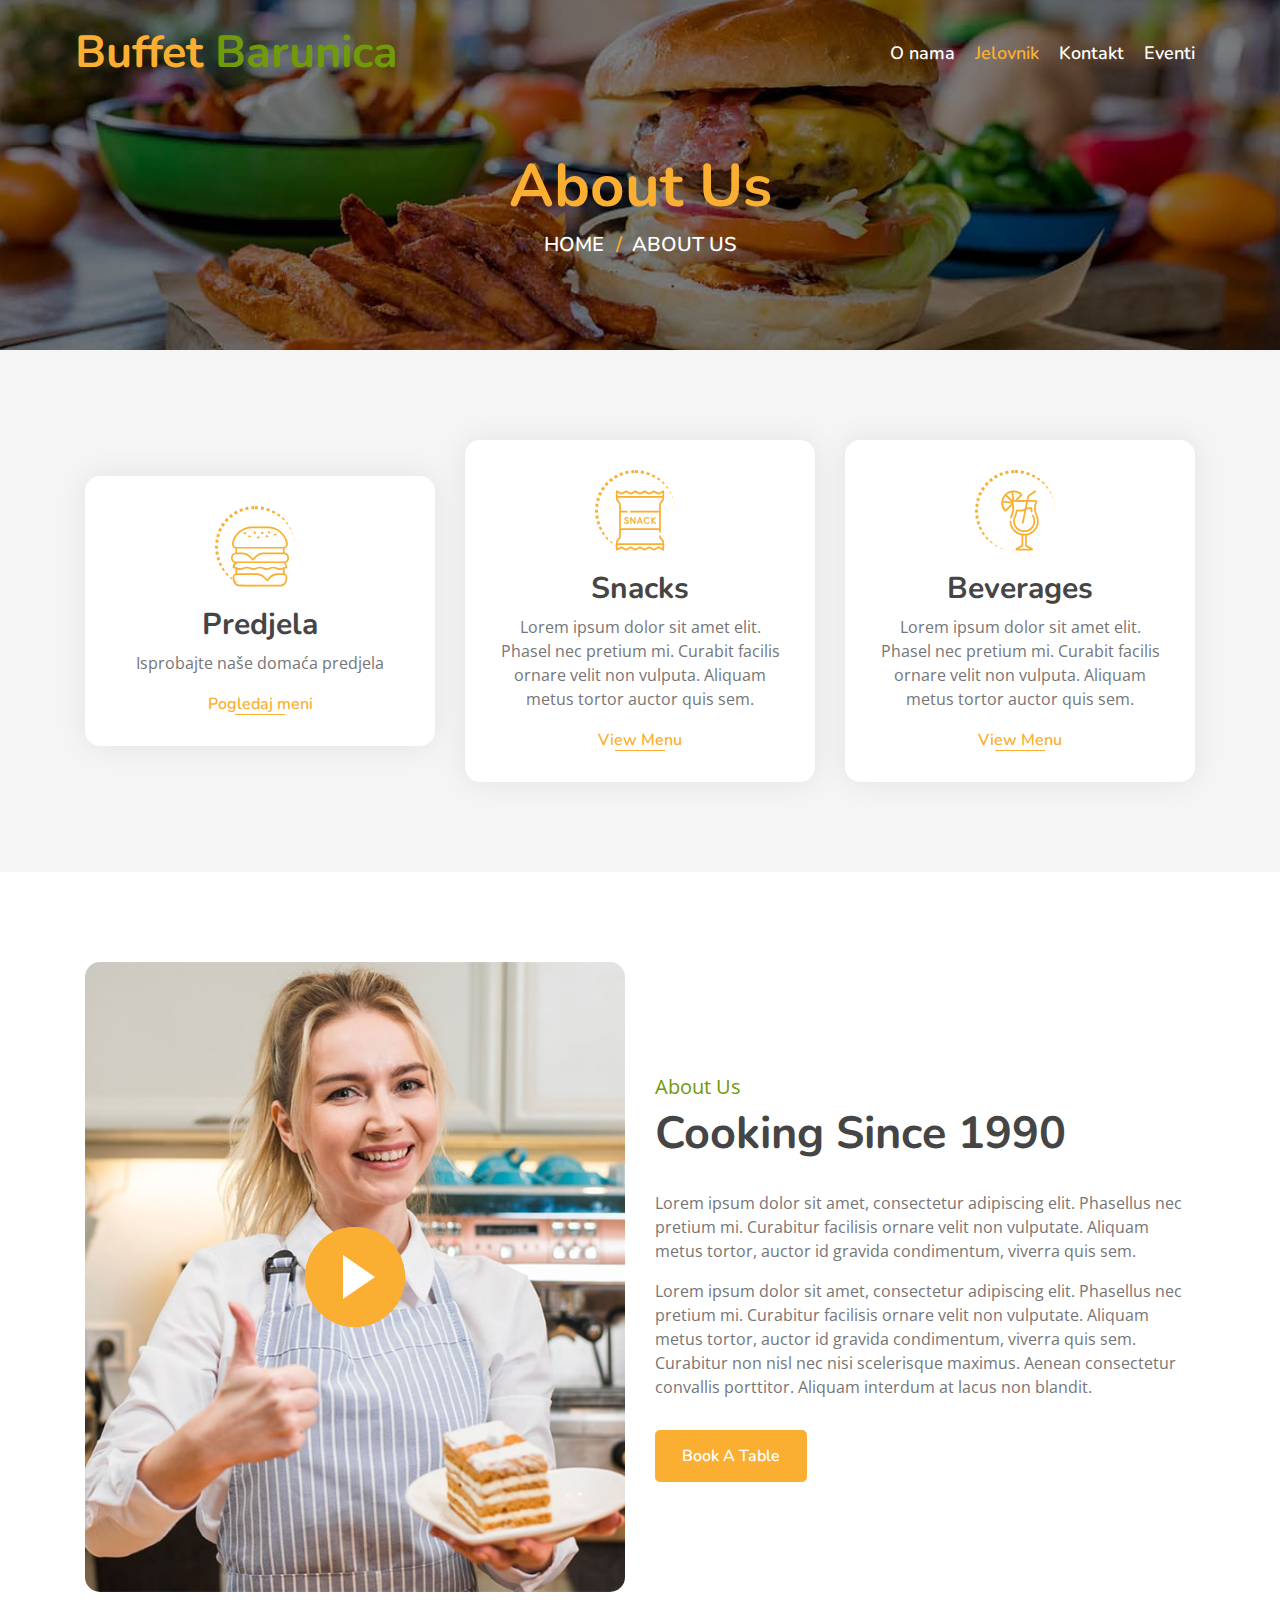
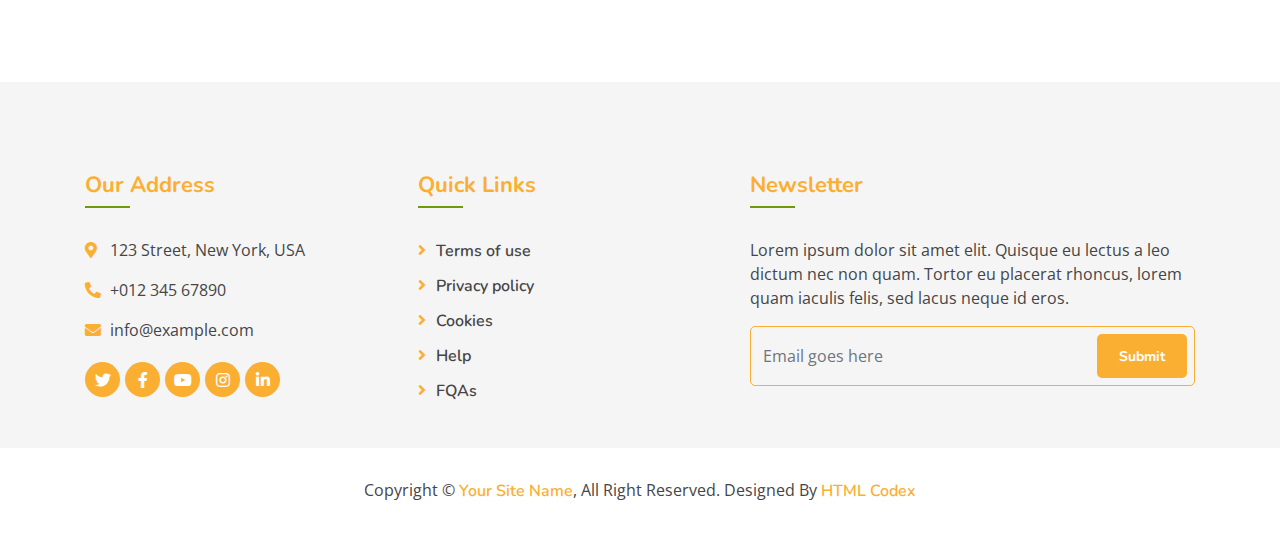
==== about.html @ ac3d3eb9 "new tempalte" ====
<!DOCTYPE html>
<html lang="en">
    <head>
        <meta charset="utf-8">
        <title>Buffet Barunica template</title>
        <meta content="width=device-width, initial-scale=1.0" name="viewport">
        <meta content="Free Website Template" name="keywords">
        <meta content="Free Website Template" name="description">

        <!-- Favicon -->
        <link href="img/favicon.ico" rel="icon">

        <!-- Google Font -->
        <link href="https://fonts.googleapis.com/css?family=Open+Sans:300,400|Nunito:600,700" rel="stylesheet"> 
        
        <!-- CSS Libraries -->
        <link href="https://stackpath.bootstrapcdn.com/bootstrap/4.4.1/css/bootstrap.min.css" rel="stylesheet">
        <link href="https://cdnjs.cloudflare.com/ajax/libs/font-awesome/5.10.0/css/all.min.css" rel="stylesheet">
        <link href="lib/animate/animate.min.css" rel="stylesheet">
        <link href="lib/owlcarousel/assets/owl.carousel.min.css" rel="stylesheet">
        <link href="lib/flaticon/font/flaticon.css" rel="stylesheet">
        <link href="lib/tempusdominus/css/tempusdominus-bootstrap-4.min.css" rel="stylesheet" />

        <!-- Template Stylesheet -->
        <link href="css/style.css" rel="stylesheet">
    </head>

    <body>
        <!-- Nav Bar Start -->
        <div class="navbar navbar-expand-lg bg-light navbar-light">
            <div class="container-fluid">
                <a href="index.html" class="navbar-brand">Buffet <span>Barunica</span></a>
                <button type="button" class="navbar-toggler" data-toggle="collapse" data-target="#navbarCollapse">
                    <span class="navbar-toggler-icon"></span>
                </button>

                <div class="collapse navbar-collapse justify-content-between" id="navbarCollapse">
                    <div class="navbar-nav ml-auto">
                        <a href="index.html" class="nav-item nav-link">O nama</a>
                        <a href="about.html" class="nav-item nav-link active">Jelovnik</a>
                        <a href="feature.html" class="nav-item nav-link">Kontakt</a>
                        <a href="team.html" class="nav-item nav-link">Eventi</a>
                    </div>
                </div>
            </div>
        </div>
        <!-- Nav Bar End -->
        
        
        <!-- Page Header Start -->
        <div class="page-header mb-0">
            <div class="container">
                <div class="row">
                    <div class="col-12">
                        <h2>About Us</h2>
                    </div>
                    <div class="col-12">
                        <a href="">Home</a>
                        <a href="">About Us</a>
                    </div>
                </div>
            </div>
        </div>
        <!-- Page Header End -->
        
        
        <!-- Food Start -->
        <div class="food mt-0">
            <div class="container">
                <div class="row align-items-center">
                    <div class="col-md-4">
                        <div class="food-item">
                            <i class="flaticon-burger"></i>
                            <h2>Predjela</h2>
                            <p>
                                Isprobajte naše domaća predjela
                            </p>
                            <a href="">Pogledaj meni</a>
                        </div>
                    </div>
                    <div class="col-md-4">
                        <div class="food-item">
                            <i class="flaticon-snack"></i>
                            <h2>Snacks</h2>
                            <p>
                                Lorem ipsum dolor sit amet elit. Phasel nec pretium mi. Curabit facilis ornare velit non vulputa. Aliquam metus tortor auctor quis sem. 
                            </p>
                            <a href="">View Menu</a>
                        </div>
                    </div>
                    <div class="col-md-4">
                        <div class="food-item">
                            <i class="flaticon-cocktail"></i>
                            <h2>Beverages</h2>
                            <p>
                                Lorem ipsum dolor sit amet elit. Phasel nec pretium mi. Curabit facilis ornare velit non vulputa. Aliquam metus tortor auctor quis sem. 
                            </p>
                            <a href="">View Menu</a>
                        </div>
                    </div>
                </div>
            </div>
        </div>
        <!-- Food End -->
        

        <!-- About Start -->
        <div class="about">
            <div class="container">
                <div class="row align-items-center">
                    <div class="col-lg-6">
                        <div class="about-img">
                            <img src="img/about.jpg" alt="Image">
                            <button type="button" class="btn-play" data-toggle="modal" data-src="https://www.youtube.com/embed/DWRcNpR6Kdc" data-target="#videoModal">
                                <span></span>
                            </button>
                        </div>
                    </div>
                    <div class="col-lg-6">
                        <div class="about-content">
                            <div class="section-header">
                                <p>About Us</p>
                                <h2>Cooking Since 1990</h2>
                            </div>
                            <div class="about-text">
                                <p>
                                    Lorem ipsum dolor sit amet, consectetur adipiscing elit. Phasellus nec pretium mi. Curabitur facilisis ornare velit non vulputate. Aliquam metus tortor, auctor id gravida condimentum, viverra quis sem.
                                </p>
                                <p>
                                    Lorem ipsum dolor sit amet, consectetur adipiscing elit. Phasellus nec pretium mi. Curabitur facilisis ornare velit non vulputate. Aliquam metus tortor, auctor id gravida condimentum, viverra quis sem. Curabitur non nisl nec nisi scelerisque maximus. Aenean consectetur convallis porttitor. Aliquam interdum at lacus non blandit.
                                </p>
                                <a class="btn custom-btn" href="">Book A Table</a>
                            </div>
                        </div>
                    </div>
                </div>
            </div>
        </div>
        <!-- About End -->
        
        
        <!-- Video Modal Start-->
        <div class="modal fade" id="videoModal" tabindex="-1" role="dialog" aria-labelledby="exampleModalLabel" aria-hidden="true">
            <div class="modal-dialog" role="document">
                <div class="modal-content">
                    <div class="modal-body">
                        <button type="button" class="close" data-dismiss="modal" aria-label="Close">
                            <span aria-hidden="true">&times;</span>
                        </button>        
                        <!-- 16:9 aspect ratio -->
                        <div class="embed-responsive embed-responsive-16by9">
                            <iframe class="embed-responsive-item" src="" id="video"  allowscriptaccess="always" allow="autoplay"></iframe>
                        </div>
                    </div>
                </div>
            </div>
        </div> 
        <!-- Video Modal End -->


        <!-- Footer Start -->
        <div class="footer">
            <div class="container">
                <div class="row">
                    <div class="col-lg-7">
                        <div class="row">
                            <div class="col-md-6">
                                <div class="footer-contact">
                                    <h2>Our Address</h2>
                                    <p><i class="fa fa-map-marker-alt"></i>123 Street, New York, USA</p>
                                    <p><i class="fa fa-phone-alt"></i>+012 345 67890</p>
                                    <p><i class="fa fa-envelope"></i>info@example.com</p>
                                    <div class="footer-social">
                                        <a href=""><i class="fab fa-twitter"></i></a>
                                        <a href=""><i class="fab fa-facebook-f"></i></a>
                                        <a href=""><i class="fab fa-youtube"></i></a>
                                        <a href=""><i class="fab fa-instagram"></i></a>
                                        <a href=""><i class="fab fa-linkedin-in"></i></a>
                                    </div>
                                </div>
                            </div>
                            <div class="col-md-6">
                                <div class="footer-link">
                                    <h2>Quick Links</h2>
                                    <a href="">Terms of use</a>
                                    <a href="">Privacy policy</a>
                                    <a href="">Cookies</a>
                                    <a href="">Help</a>
                                    <a href="">FQAs</a>
                                </div>
                            </div>
                        </div>
                    </div>
                    <div class="col-lg-5">
                        <div class="footer-newsletter">
                            <h2>Newsletter</h2>
                            <p>
                                Lorem ipsum dolor sit amet elit. Quisque eu lectus a leo dictum nec non quam. Tortor eu placerat rhoncus, lorem quam iaculis felis, sed lacus neque id eros.
                            </p>
                            <div class="form">
                                <input class="form-control" placeholder="Email goes here">
                                <button class="btn custom-btn">Submit</button>
                            </div>
                        </div>
                    </div>
                </div>
            </div>
            <div class="copyright">
                <div class="container">
                    <p>Copyright &copy; <a href="#">Your Site Name</a>, All Right Reserved.</p>
                    <p>Designed By <a href="https://htmlcodex.com">HTML Codex</a></p>
                </div>
            </div>
        </div>
        <!-- Footer End -->

        <a href="#" class="back-to-top"><i class="fa fa-chevron-up"></i></a>

        <!-- JavaScript Libraries -->
        <script src="https://code.jquery.com/jquery-3.4.1.min.js"></script>
        <script src="https://stackpath.bootstrapcdn.com/bootstrap/4.4.1/js/bootstrap.bundle.min.js"></script>
        <script src="lib/easing/easing.min.js"></script>
        <script src="lib/owlcarousel/owl.carousel.min.js"></script>
        <script src="lib/tempusdominus/js/moment.min.js"></script>
        <script src="lib/tempusdominus/js/moment-timezone.min.js"></script>
        <script src="lib/tempusdominus/js/tempusdominus-bootstrap-4.min.js"></script>
        
        <!-- Contact Javascript File -->
        <script src="mail/jqBootstrapValidation.min.js"></script>
        <script src="mail/contact.js"></script>

        <!-- Template Javascript -->
        <script src="js/main.js"></script>
    </body>
</html>
---- lib/flaticon/font/flaticon.css ----
/*
  	Flaticon icon font: Flaticon
  	Creation date: 19/09/2020 16:59
  	*/

@font-face {
  font-family: "Flaticon";
  src: url("./Flaticon.eot");
  src: url("./Flaticon.eot?#iefix") format("embedded-opentype"),
       url("./Flaticon.woff2") format("woff2"),
       url("./Flaticon.woff") format("woff"),
       url("./Flaticon.ttf") format("truetype"),
       url("./Flaticon.svg#Flaticon") format("svg");
  font-weight: normal;
  font-style: normal;
}

@media screen and (-webkit-min-device-pixel-ratio:0) {
  @font-face {
    font-family: "Flaticon";
    src: url("./Flaticon.svg#Flaticon") format("svg");
  }
}

[class^="flaticon-"]:before, [class*=" flaticon-"]:before,
[class^="flaticon-"]:after, [class*=" flaticon-"]:after {   
  font-family: Flaticon;
        font-size: 20px;
font-style: normal;
margin-left: 20px;
}

.flaticon-burger:before { content: "\f100"; }
.flaticon-fast-food:before { content: "\f101"; }
.flaticon-snack:before { content: "\f102"; }
.flaticon-cocktail:before { content: "\f103"; }
.flaticon-vegetable:before { content: "\f104"; }
.flaticon-meat:before { content: "\f105"; }
.flaticon-medal:before { content: "\f106"; }
.flaticon-fruits-and-vegetables:before { content: "\f107"; }
.flaticon-cooking:before { content: "\f108"; }
.flaticon-courier:before { content: "\f109"; }
---- css/style.css ----
/*******************************/
/********* General CSS *********/
/*******************************/
body {
    color: #757575;
    background: #ffffff;
    font-family: 'open sans', sans-serif;
}

h1,
h2, 
h3, 
h4,
h5, 
h6 {
    color: #454545;
    font-family: 'Nunito', sans-serif;
}

a {
    font-family: 'Nunito', sans-serif;
    font-weight: 600;
    color: #fbaf32;
    transition: .3s;
}

a:hover,
a:active,
a:focus {
    color: #719a0a;
    outline: none;
    text-decoration: none;
}

.btn.custom-btn {
    padding: 12px 25px;
    font-family: 'Nunito', sans-serif;
    font-size: 16px;
    font-weight: 600;
    color: #ffffff;
    background: #fbaf32;
    border: 2px solid #fbaf32;
    border-radius: 5px;
    transition: .5s;
}

.btn.custom-btn:hover {
    color: #fbaf32;
    background: transparent;
}

.btn.custom-btn:focus,
.form-control:focus,
.custom-select:focus {
    box-shadow: none;
}

.container-fluid {
    max-width: 1366px;
}

.back-to-top {
    position: fixed;
    display: none;
    background: #fbaf32;
    width: 44px;
    height: 44px;
    text-align: center;
    line-height: 1;
    font-size: 22px;
    right: 15px;
    bottom: 15px;
    border-radius: 5px;
    transition: background 0.5s;
    z-index: 9;
}

.back-to-top i {
    color: #ffffff;
    padding-top: 10px;
}

.back-to-top:hover {
    background: #719a0a;
}

[class^="flaticon-"]:before, [class*=" flaticon-"]:before,
[class^="flaticon-"]:after, [class*=" flaticon-"]:after {   
    font-size: inherit;
    margin-left: 0;
}


/**********************************/
/*********** Nav Bar CSS **********/
/**********************************/
.navbar {
    position: relative;
    transition: .5s;
    z-index: 999;
}

.navbar.nav-sticky {
    position: fixed;
    top: 0;
    width: 100%;
    box-shadow: 0 2px 5px rgba(0, 0, 0, .3);
}

.navbar .navbar-brand {
    margin: 0;
    color: #fbaf32;
    font-size: 45px;
    line-height: 0px;
    font-weight: 700;
    font-family: 'Nunito', sans-serif;
    transition: .5s;
    
}

.navbar .navbar-brand span {
    color: #719a0a;
}

.navbar .navbar-brand:hover {
    color: #fbaf32;
}

.navbar .navbar-brand:hover span {
    color: #fbaf32;
}

.navbar .navbar-brand img {
    max-width: 100%;
    max-height: 40px;
}

.navbar .dropdown-menu {
    margin-top: 0;
    border: 0;
    border-radius: 0;
    background: #f8f9fa;
}

@media (min-width: 992px) {
    .navbar {
        position: absolute;
        width: 100%;
        padding: 30px 60px;
        background: transparent !important;
        z-index: 9;
    }
    
    .navbar.nav-sticky {
        padding: 10px 60px;
        background: #ffffff !important;
    }
    
    .navbar .navbar-brand {
        color: #fbaf32;
    }
    
    .navbar.nav-sticky .navbar-brand {
        color: #fbaf32;
    }

    .navbar-light .navbar-nav .nav-link,
    .navbar-light .navbar-nav .nav-link:focus {
        padding: 10px 10px 8px 10px;
        font-family: 'Nunito', sans-serif;
        color: #ffffff;
        font-size: 18px;
        font-weight: 600;
    }
    
    .navbar-light.nav-sticky .navbar-nav .nav-link,
    .navbar-light.nav-sticky .navbar-nav .nav-link:focus {
        color: #666666;
    }

    .navbar-light .navbar-nav .nav-link:hover,
    .navbar-light .navbar-nav .nav-link.active {
        color: #fbaf32;
    }
    
    .navbar-light.nav-sticky .navbar-nav .nav-link:hover,
    .navbar-light.nav-sticky .navbar-nav .nav-link.active {
        color: #fbaf32;
    }
}

@media (max-width: 991.98px) {   
    .navbar {
        padding: 15px;
        background: #ffffff !important;
    }
    
    .navbar .navbar-brand {
        color: #fbaf32;
    }
    
    .navbar .navbar-nav {
        margin-top: 15px;
    }
    
    .navbar a.nav-link {
        padding: 5px;
    }
    
    .navbar .dropdown-menu {
        box-shadow: none;
    }
}


/*******************************/
/********** Hero CSS ***********/
/*******************************/
.carousel {
    position: relative;
    width: 100%;
    height: 100vh;
    min-height: 400px;
    background: #ffffff;
}

.carousel .container-fluid {
    padding: 0;
}

.carousel .carousel-item {
    position: relative;
    width: 100%;
    height: 100vh;
    display: flex;
    align-items: center;
    justify-content: center;
    flex-direction: column;
}

.carousel .carousel-img {
    position: relative;
    width: 100%;
    height: 100%;
    text-align: right;
    overflow: hidden;
}

.carousel .carousel-img::after {
    position: absolute;
    content: "";
    top: 0;
    right: 0;
    bottom: 0;
    left: 0;
    background: rgba(0, 0, 0, 0.6);
    z-index: 1;
}

.carousel .carousel-img img {
    width: 100%;
    height: 100%;
    object-fit: cover;
}

.carousel .carousel-text {
    position: absolute;
    max-width: 700px;
    height: calc(100vh - 35px);
    display: flex;
    align-items: center;
    justify-content: center;
    flex-direction: column;
    z-index: 2;
}

.carousel .carousel-text h1 {
    text-align: center;
    color: #ffffff;
    font-size: 60px;
    font-weight: 700;
    margin-bottom: 30px;
}

.carousel .carousel-text h1 span {
    color: #fbaf32;
}

.carousel .carousel-text p {
    color: #ffffff;
    text-align: center;
    font-size: 20px;
    margin-bottom: 35px;
}

.carousel .carousel-btn .btn:last-child {
    margin-left: 10px;
    background: #719a0a;
    border-color: #719a0a;
}

.carousel .carousel-btn .btn:last-child:hover {
    color: #719a0a;
    background: transparent;
}

.carousel .animated {
    -webkit-animation-duration: 1s;
    animation-duration: 1s;
}

@media (max-width: 991.98px) {
    .carousel,
    .carousel .carousel-item,
    .carousel .carousel-text {
        height: calc(100vh - 105px);
    }
    
    .carousel .carousel-text h1 {
        font-size: 35px;
    }
    
    .carousel .carousel-text p {
        font-size: 16px;
    }
    
    .carousel .carousel-text .btn {
        padding: 12px 30px;
        font-size: 15px;
        letter-spacing: 0;
    }
}

@media (max-width: 767.98px) {
    .carousel,
    .carousel .carousel-item,
    .carousel .carousel-text {
        height: calc(100vh - 70px);
    }
    
    .carousel .carousel-text h1 {
        font-size: 30px;
    }
    
    .carousel .carousel-text .btn {
        padding: 10px 25px;
        font-size: 15px;
        letter-spacing: 0;
    }
}

@media (max-width: 575.98px) {
    .carousel .carousel-text h1 {
        font-size: 25px;
    }
    
    .carousel .carousel-text .btn {
        padding: 8px 20px;
        font-size: 14px;
        letter-spacing: 0;
    }
}


/*******************************/
/******* Page Header CSS *******/
/*******************************/
.page-header {
    position: relative;
    margin-bottom: 45px;
    padding: 150px 0 90px 0;
    text-align: center;
    background: linear-gradient(rgba(0, 0, 0, .5), rgba(0, 0, 0, .5)), url(../img/page-header.jpg);
    background-position: center;
    background-repeat: no-repeat;
    background-size: cover;
}

.page-header h2 {
    position: relative;
    color: #fbaf32;
    font-size: 60px;
    font-weight: 700;
}

.page-header a {
    position: relative;
    padding: 0 12px;
    font-size: 20px;
    text-transform: uppercase;
    color: #ffffff;
}

.page-header a:hover {
    color: #ffffff;
}

.page-header a::after {
    position: absolute;
    content: "/";
    width: 8px;
    height: 8px;
    top: -1px;
    right: -7px;
    text-align: center;
    color: #fbaf32;
}

.page-header a:last-child::after {
    display: none;
}

@media (max-width: 767.98px) {
    .page-header h2 {
        font-size: 35px;
    }
    
    .page-header a {
        font-size: 18px;
    }
}


/*******************************/
/******* Section Header ********/
/*******************************/
.section-header {
    position: relative;
    margin-bottom: 45px;
}

.section-header p {
    color: #719a0a;
    margin-bottom: 5px;
    position: relative;
    font-size: 20px;
}

.section-header h2 {
    margin: 0;
    position: relative;
    font-size: 45px;
    font-weight: 700;
}

@media (max-width: 991.98px) {
    .section-header h2 {
        font-size: 40px;
        font-weight: 600;
    }
}

@media (max-width: 767.98px) {
    .section-header h2 {
        font-size: 35px;
        font-weight: 600;
    }
}

@media (max-width: 575.98px) {
    .section-header h2 {
        font-size: 30px;
        font-weight: 600;
    }
}


/*******************************/
/********* Booking CSS *********/
/*******************************/
.booking {
    position: relative;
    width: 100%;
    margin-bottom: 45px;
    background: rgba(0, 0, 0, .04);
}

.booking .booking-content {
    padding: 45px 0 15px 0;
}

.booking .booking-content .section-header {
    margin-bottom: 30px;
}

.booking .booking-form {
    padding: 60px 30px;
    background: #fbaf32;
}

.booking .booking-form .control-group {
    margin-bottom: 15px;
}

.booking .booking-form .input-group-text {
    position: absolute;
    padding: 0;
    border: none;
    background: none;
    top: 15px;
    right: 15px;
    color: #ffffff;
    font-size: 14px;
}

.booking .booking-form .form-control {
    height: 45px;
    font-size: 14px;
    color: #ffffff;
    padding: 0 15px;
    border-radius: 5px !important;
    border: 1px solid #ffffff;
    background: transparent;
}

.booking .booking-form select.form-control {
    padding: 0 10px;
}

.booking .booking-form .form-control::placeholder {
    color: #ffffff;
    opacity: 1;
}

.booking .booking-form .form-control:-ms-input-placeholder,
.booking .booking-form .form-control::-ms-input-placeholder {
    color: #ffffff;
}

.booking .booking-form .input-group [data-toggle="datetimepicker"] {
    cursor: default;
}

.booking .booking-form .btn.custom-btn {
    width: 100%;
    color: #fbaf32;
    background: #ffffff;
    border: 1px solid #ffffff;
}

.booking .booking-form .btn.custom-btn:hover {
    color: #ffffff;
    background: transparent;
}


/*******************************/
/********** Menu CSS ***********/
/*******************************/
.food {
    position: relative;
    width: 100%;
    padding: 90px 0 60px 0;
    margin: 45px 0;
    background: rgba(0, 0, 0, .04);
}

.food .food-item {
    position: relative;
    width: 100%;
    margin-bottom: 30px;
    padding: 50px 30px 30px;
    text-align: center;
    background: #ffffff;
    border-radius: 15px;
    box-shadow: 0 0 30px rgba(0, 0, 0, .08);
    transition: .3s;
}

.food .food-item:hover {
    box-shadow: none;
}

.food .food-item i {
    position: relative;
    display: inline-block;
    color: #fbaf32;
    font-size: 60px;
    line-height: 60px;
    margin-bottom: 20px;
    transition: .3s;
}

.food .food-item:hover i {
    color: #719a0a;
}

.food .food-item i::after {
    position: absolute;
    content: "";
    width: calc(100% + 20px);
    height: calc(100% + 20px);
    top: -20px;
    left: -15px;
    border: 3px dotted #fbaf32;
    border-right: transparent;
    border-bottom: transparent;
    border-radius: 100px;
    transition: .3s;
}

.food .food-item:hover i::after {
    border: 3px dotted #719a0a;
    border-right: transparent;
    border-bottom: transparent;
}

.food .food-item h2 {
    font-size: 30px;
    font-weight: 700;
}

.food .food-item a {
    position: relative;
    font-size: 16px;
}

.food .food-item a::after {
    position: absolute;
    content: "";
    width: 50px;
    height: 1px;
    bottom: 0;
    left: calc(50% - 25px);
    background: #fbaf32;
    transition: .3s;
}

.food .food-item a:hover::after {
    width: 100%;
    left: 0;
    background: #719a0a;
}



/*******************************/
/********** About CSS **********/
/*******************************/
.about {
    position: relative;
    width: 100%;
    padding: 45px 0;
}

.about .section-header {
    margin-bottom: 30px;
    margin-left: 0;
}

.about .about-img {
    position: relative;
}

.about .about-img img {
    position: relative;
    width: 100%;
    border-radius: 15px;
}

.about .btn-play {
    position: absolute;
    z-index: 1;
    top: 50%;
    left: 50%;
    transform: translateX(-50%) translateY(-50%);
    box-sizing: content-box;
    display: block;
    width: 32px;
    height: 44px;
    border-radius: 50%;
    border: none;
    outline: none;
    padding: 18px 20px 18px 28px;
}

.about .btn-play:before {
    content: "";
    position: absolute;
    z-index: 0;
    left: 50%;
    top: 50%;
    transform: translateX(-50%) translateY(-50%);
    display: block;
    width: 100px;
    height: 100px;
    background: #fbaf32;
    border-radius: 50%;
    animation: pulse-border 1500ms ease-out infinite;
}

.about .btn-play:after {
    content: "";
    position: absolute;
    z-index: 1;
    left: 50%;
    top: 50%;
    transform: translateX(-50%) translateY(-50%);
    display: block;
    width: 100px;
    height: 100px;
    background: #fbaf32;
    border-radius: 50%;
    transition: all 200ms;
}

.about .btn-play img {
    position: relative;
    z-index: 3;
    max-width: 100%;
    width: auto;
    height: auto;
}

.about .btn-play span {
    display: block;
    position: relative;
    z-index: 3;
    width: 0;
    height: 0;
    border-left: 32px solid #ffffff;
    border-top: 22px solid transparent;
    border-bottom: 22px solid transparent;
}

@keyframes pulse-border {
  0% {
    transform: translateX(-50%) translateY(-50%) translateZ(0) scale(1);
    opacity: 1;
  }
  100% {
    transform: translateX(-50%) translateY(-50%) translateZ(0) scale(1.5);
    opacity: 0;
  }
}

#videoModal {
    padding-left: 17px;
}

#videoModal .modal-dialog {
    position: relative;
    max-width: 800px;
    margin: 60px auto 0 auto;
}

#videoModal .modal-body {
    position: relative;
    padding: 0px;
}

#videoModal .close {
    position: absolute;
    width: 30px;
    height: 30px;
    right: 0px;
    top: -30px;
    z-index: 999;
    font-size: 30px;
    font-weight: normal;
    color: #ffffff;
    background: #000000;
    opacity: 1;
}

.about .about-content {
    position: relative;
}

.about .about-text p {
    font-size: 16px;
}

.about .about-text a.btn {
    position: relative;
    margin-top: 15px;
}

@media (max-width: 991.98px) {
    .about .about-img {
        margin-bottom: 30px;
    }
}


/*******************************/
/********* Feature CSS *********/
/*******************************/
.feature {
    position: relative;
    width: 100%;
    padding: 45px 0 0 0;
}

.feature .section-header {
    margin-bottom: 30px;
}

.feature .feature-text {
    position: relative;
    width: 100%;
}

.feature .feature-img {
    border-radius: 15px;
    margin-bottom: 25px;
    overflow: hidden;
}

.feature .feature-img .col-6,
.feature .feature-img .col-12 {
    padding: 0;
    overflow: hidden;
}

.feature .feature-img img {
    width: 100%;
    transition: .3s;
}

.feature .feature-img img:hover {
    transform: scale(1.1);
}

.feature .feature-text .btn {
    width: 100%;
    margin-top: 15px;
    margin-bottom: 45px;
}

.feature .feature-item {
    width: 100%;
    margin-bottom: 45px;
}

.feature .feature-item i {
    position: relative;
    display: block;
    color: #719a0a;
    font-size: 60px;
    line-height: 60px;
    margin-bottom: 15px;
    background-image: linear-gradient(#719a0a, #fbaf32);
    -webkit-background-clip: text;
    -webkit-text-fill-color: transparent;
}

.feature .feature-item i::after {
    position: absolute;
    content: "";
    width: 40px;
    height: 40px;
    top: -10px;
    left: 20px;
    background: #fbaf32;
    border-radius: 30px;
    z-index: -1;
}

.feature .feature-item h3 {
    font-size: 22px;
    font-weight: 700;
}


/*******************************/
/*********** Menu CSS **********/
/*******************************/
.menu {
    position: relative;
    padding: 45px 0 15px 0;
}

.menu .menu-tab {
    position: relative;
}

.menu .menu-tab img {
    max-width: 100%;
    border-radius: 15px;
}

.menu .menu-tab .nav.nav-pills .nav-link {
    color: #ffffff;
    background: #fbaf32;
    border-radius: 5px;
    margin: 0 5px;
}

.menu .menu-tab .nav.nav-pills .nav-link:hover,
.menu .menu-tab .nav.nav-pills .nav-link.active {
    color: #ffffff;
    background: #719a0a;
}

.menu .menu-tab .tab-content {
    padding: 30px 0 0 0;
    background: transparent;
}

.menu .menu-tab .tab-content .container {
    padding: 0;
}

.menu .menu-item {
    position: relative;
    margin-bottom: 30px;
    display: flex;
    align-items: center;
}

.menu .menu-img {
    width: 80px;
    margin-right: 20px;
}

.menu .menu-img img {
    width: 100%;
    border-radius: 100px;
}

.menu .menu-text {
    width: calc(100% - 100px);
}

.menu .menu-text h3 {
    position: relative;
    display: block;
    font-size: 22px;
    font-weight: 700;
}

.menu .menu-text h3::after {
    position: absolute;
    content: "";
    width: 100%;
    height: 0;
    top: 13px;
    left: 0;
    border-top: 2px dotted #cccccc;
    z-index: -1;
}

.menu .menu-text h3 span {
    display: inline-block;
    float: left;
    padding-right: 5px;
    background: #ffffff;
}

.menu .menu-text h3 strong {
    display: inline-block;
    float: right;
    padding-left: 5px;
    color: #fbaf32;
    background: #ffffff;
}

.menu .menu-text p {
    position: relative;
    margin: 5px 0 0 0;
    float: left;
    display: block;
}

@media(max-width: 575.98px) {
    .menu .menu-text p,
    .menu .menu-text h3,
    .menu .menu-text h3 span,
    .menu .menu-text h3 strong {
        display: block;
        float: none;
        padding: 0;
        margin: 0;
    }
    
    .menu .menu-text h3 {
        font-size: 18px;
        margin-bottom: 0;
    }
    
    .menu .menu-text h3 span {
        margin-bottom: 3px;
    }
    
    .menu .menu-text h3::after {
        display: none;
    }
}


/*******************************/
/*********** Team CSS **********/
/*******************************/
.team {
    position: relative;
    width: 100%;
    padding: 45px 0 15px 0;
}

.team .team-item {
    position: relative;
    margin-bottom: 30px;
    background: #ffffff;
}

.team .team-img {
    position: relative;
    border-radius: 15px 15px 0 0;
    overflow: hidden;
}

.team .team-img img {
    position: relative;
    width: 100%;
    margin-top: 15px;
    transform: scale(1.1);
    transition: .3s;
}

.team .team-item:hover img {
    margin-top: 0;
    margin-bottom: 15px;
}

.team .team-social {
    position: absolute;
    width: 100%;
    height: 100%;
    top: 0;
    left: 0;
    display: flex;
    align-items: center;
    justify-content: center;
    transition: .5s;
}

.team .team-social a {
    position: relative;
    margin: 0 3px;
    margin-top: 100px;
    width: 40px;
    height: 40px;
    display: flex;
    align-items: center;
    justify-content: center;
    border-radius: 40px;
    font-size: 16px;
    color: #ffffff;
    background: #fbaf32;
    opacity: 0;
}

.team .team-social a:hover {
    color: #ffffff;
    background: #719a0a;
}

.team .team-item:hover .team-social {
    background: rgba(256, 256, 256, .5);
}

.team .team-item:hover .team-social a:first-child {
    opacity: 1;
    margin-top: 0;
    transition: .3s 0s;
}

.team .team-item:hover .team-social a:nth-child(2) {
    opacity: 1;
    margin-top: 0;
    transition: .3s .1s;
}

.team .team-item:hover .team-social a:nth-child(3) {
    opacity: 1;
    margin-top: 0;
    transition: .3s .2s;
}

.team .team-item:hover .team-social a:nth-child(4) {
    opacity: 1;
    margin-top: 0;
    transition: .3s .3s;
}

.team .team-text {
    position: relative;
    padding: 25px 15px;
    text-align: center;
    background: #ffffff;
    border: 1px solid rgba(0, 0, 0, .07);
    border-top: none;
    border-radius: 0 0 15px 15px;
}

.team .team-text h2 {
    font-size: 22px;
    font-weight: 700;
}

.team .team-text p {
    margin: 0;
    font-size: 16px;
}


/*******************************/
/******* Testimonial CSS *******/
/*******************************/
.testimonial {
    position: relative;
    width: 100%;
    padding: 90px 0;
    margin: 45px 0;
    background: rgba(0, 0, 0, .04);
}

.testimonial .testimonials-carousel {
    position: relative;
    width: calc(100% + 30px);
    margin: 0 -15px;
}

.testimonial .testimonial-item {
    position: relative;
    margin: 15px;
    padding: 30px;
    display: flex;
    align-items: center;
    justify-content: center;
    flex-direction: column;
    background: #ffffff;
    border-radius: 15px;
    box-shadow: 0 0 15px rgba(0, 0, 0, .08);
    transition: .3s;
    overflow: hidden;
}

.testimonial .testimonial-item:hover {
    box-shadow: none;
}

.testimonial .testimonial-img {
    position: relative;
    width: 100px;
    border-radius: 100px;
    margin-bottom: 20px;
    overflow: hidden;
}

.testimonial .testimonial-img img {
    width: 100%;
    border-radius: 100px;
}

.testimonial .testimonial-item p {
    text-align: center;
    margin-bottom: 10px;
}

.testimonial .testimonial-item h2 {
    position: relative;
    font-size: 18px;
    font-weight: 700;
    margin-bottom: 2px;
}

.testimonial .testimonial-item h3 {
    color: #999999;
    font-size: 16px;
    font-weight: 600;
    margin: 0;
}

.testimonial .owl-dots {
    margin-top: 10px;
    text-align: center;
}

.testimonial .owl-dot {
    display: inline-block;
    margin: 0 5px;
    width: 12px;
    height: 12px;
    border-radius: 50%;
    background: #fbaf32;
}

.testimonial .owl-dot.active {
    background: #719a0a;
}


/*******************************/
/*********** Blog CSS **********/
/*******************************/
.blog {
    position: relative;
    width: 100%;
    padding: 45px 0 0 0;
}

.blog .blog-item {
    position: relative;
}

.blog .blog-img {
    position: relative;
    width: 100%;
    border-radius: 15px;
    overflow: hidden;
    z-index: 1;
}

.blog .blog-img img {
    width: 100%;
}

.blog .blog-content {
    position: relative;
    width: calc(100% - 60px);
    top: -60px;
    left: 30px;
    padding: 25px 30px 30px 30px;
    background: #ffffff;
    box-shadow: 0 0 30px rgba(0, 0, 0, .08);
    border-radius: 15px;
    z-index: 2;
}

.blog .blog-content h2.blog-title {
    font-size: 22px;
    font-weight: 700;
}

.blog .blog-meta {
    position: relative;
    display: flex;
    flex-wrap: wrap;
    margin-bottom: 15px;
}

.blog .blog-meta p {
    margin: 0 10px 0 0;
    font-size: 14px;
    color: #999999;
}

.blog .blog-meta i {
    color: #fbaf32;
    margin-right: 5px;
}

.blog .blog-meta p:last-child {
    margin: 0;
}

.blog .blog-text {
    position: relative;
}

.blog .blog-text p {
    margin-bottom: 10px;
}

.blog .blog-item a.btn {
    margin-top: 10px;
    padding: 5px 15px;
}

.blog .pagination .page-link {
    color: #fbaf32;
    border-radius: 5px;
    border-color: #fbaf32;
    margin: 0 2px;
}

.blog .pagination .page-link:hover,
.blog .pagination .page-item.active .page-link {
    color: #ffffff;
    background: #fbaf32;
}

.blog .pagination .disabled .page-link {
    color: #999999;
}

@media(max-width: 575.98px){
    .blog .blog-meta p {
        flex: 50%;
        font-size: 13px;
        margin: 0 0 5px 0;
    }
}


/*******************************/
/******* Single Post CSS *******/
/*******************************/
.single {
    position: relative;
    padding: 45px 0;
}

.single .single-content {
    position: relative;
    margin-bottom: 30px;
    overflow: hidden;
}

.single .single-content img {
    margin-bottom: 20px;
    width: 100%;
}

.single .single-tags {
    margin: -5px -5px 41px -5px;
    font-size: 0;
}

.single .single-tags a {
    margin: 5px;
    display: inline-block;
    padding: 7px 15px;
    font-size: 14px;
    font-weight: 400;
    color: #fbaf32;
    border: 1px solid #dddddd;
    border-radius: 5px;
}

.single .single-tags a:hover {
    color: #ffffff;
    background: #fbaf32;
    border-color: #fbaf32;
}

.single .single-bio {
    margin-bottom: 45px;
    padding: 30px;
    background: rgba(0, 0, 0, .04);
    display: flex;
}

.single .single-bio-img {
    width: 100%;
    max-width: 100px;
}

.single .single-bio-img img {
    width: 100%;
    border-radius: 100px;
}

.single .single-bio-text {
    padding-left: 30px;
}

.single .single-bio-text h3 {
    font-size: 20px;
    font-weight: 700;
}

.single .single-bio-text p {
    margin: 0;
}

.single .single-related {
    margin-bottom: 45px;
}

.single .single-related h2 {
    font-size: 30px;
    font-weight: 700;
    margin-bottom: 25px;
}

.single .related-slider {
    position: relative;
    margin: 0 -15px;
    width: calc(100% + 30px);
}

.single .related-slider .post-item {
    margin: 0 15px;
}

.single .post-item {
    display: flex;
    align-items: center;
    margin-bottom: 15px;
}

.single .post-item .post-img {
    width: 100%;
    max-width: 80px;
}

.single .post-item .post-img img {
    width: 100%;
    border-radius: 5px;
}

.single .post-item .post-text {
    padding-left: 15px;
}

.single .post-item .post-text a {
    color: #757575;
    font-size: 17px;
}

.single .post-item .post-text a:hover {
    color: #fbaf32;
}

.single .post-item .post-meta {
    display: flex;
    margin-top: 8px;
}

.single .post-item .post-meta p {
    display: inline-block;
    margin: 0;
    padding: 0 3px;
    font-size: 14px;
    font-weight: 300;
    font-style: italic;
}

.single .post-item .post-meta p a {
    margin-left: 5px;
    color: #999999;
    font-size: 14px;
    font-weight: 300;
    font-style: normal;
}

.single .related-slider .owl-nav {
    position: absolute;
    width: 90px;
    top: -55px;
    right: 15px;
    display: flex;
}

.single .related-slider .owl-nav .owl-prev,
.single .related-slider .owl-nav .owl-next {
    margin-left: 15px;
    width: 30px;
    height: 30px;
    display: flex;
    align-items: center;
    justify-content: center;
    color: #ffffff;
    background: #fbaf32;
    font-size: 16px;
    transition: .3s;
}

.single .related-slider .owl-nav .owl-prev:hover,
.single .related-slider .owl-nav .owl-next:hover {
    color: #ffffff;
    background: #719a0a;
}

.single .single-comment {
    position: relative;
    margin-bottom: 45px;
}

.single .single-comment h2 {
    font-size: 30px;
    font-weight: 700;
    margin-bottom: 25px;
}

.single .comment-list {
    list-style: none;
    padding: 0;
}

.single .comment-child {
    list-style: none;
}

.single .comment-body {
    display: flex;
    margin-bottom: 30px;
}

.single .comment-img {
    width: 60px;
}

.single .comment-img img {
    width: 100%;
    border-radius: 100px;
}

.single .comment-text {
    padding-left: 15px;
    width: calc(100% - 60px);
}

.single .comment-text h3 {
    font-size: 18px;
    font-weight: 600;
    margin-bottom: 3px;
}

.single .comment-text span {
    display: block;
    font-size: 14px;
    font-weight: 300;
    margin-bottom: 5px;
}

.single .comment-text .btn {
    padding: 3px 10px;
    font-size: 14px;
    color: #454545;
    background: #dddddd;
    border-radius: 5px;
}

.single .comment-text .btn:hover {
    background: #fbaf32;
}

.single .comment-form {
    position: relative;
}

.single .comment-form h2 {
    font-size: 30px;
    font-weight: 700;
    margin-bottom: 25px;
}

.single .comment-form form {
    padding: 30px;
    background: #f3f6ff;
}

.single .comment-form form .form-group:last-child {
    margin: 0;
}

.single .comment-form input,
.single .comment-form textarea {
    border-radius: 5px;
}


/**********************************/
/*********** Sidebar CSS **********/
/**********************************/
.sidebar {
    position: relative;
    width: 100%;
}

@media(max-width: 991.98px) {
    .sidebar {
        margin-top: 45px;
    }
}

.sidebar .sidebar-widget {
    position: relative;
    margin-bottom: 45px;
}

.sidebar .sidebar-widget .widget-title {
    position: relative;
    margin-bottom: 30px;
    padding-bottom: 5px;
    font-size: 25px;
    font-weight: 700;
}

.sidebar .sidebar-widget .widget-title::after {
    position: absolute;
    content: "";
    width: 60px;
    height: 2px;
    bottom: 0;
    left: 0;
    background: #fbaf32;
}

.sidebar .sidebar-widget .search-widget {
    position: relative;
}

.sidebar .search-widget input {
    height: 50px;
    border: 1px solid #dddddd;
    border-radius: 5px;
}

.sidebar .search-widget input:focus {
    box-shadow: none;
}

.sidebar .search-widget .btn {
    position: absolute;
    top: 6px;
    right: 15px;
    height: 40px;
    padding: 0;
    font-size: 25px;
    color: #fbaf32;
    background: none;
    border-radius: 0;
    border: none;
    transition: .3s;
}

.sidebar .search-widget .btn:hover {
    color: #719a0a;
}

.sidebar .sidebar-widget .recent-post {
    position: relative;
}

.sidebar .sidebar-widget .tab-post {
    position: relative;
}

.sidebar .tab-post .nav.nav-pills .nav-link {
    color: #ffffff;
    background: #fbaf32;
    border-radius: 0;
}

.sidebar .tab-post .nav.nav-pills .nav-link:hover,
.sidebar .tab-post .nav.nav-pills .nav-link.active {
    color: #ffffff;
    background: #719a0a;
}

.sidebar .tab-post .tab-content {
    padding: 15px 0 0 0;
    background: transparent;
}

.sidebar .tab-post .tab-content .container {
    padding: 0;
}

.sidebar .sidebar-widget .category-widget {
    position: relative;
}

.sidebar .category-widget ul {
    margin: 0;
    padding: 0;
    list-style: none;
}

.sidebar .category-widget ul li {
    margin: 0 0 12px 22px; 
}

.sidebar .category-widget ul li:last-child {
    margin-bottom: 0; 
}

.sidebar .category-widget ul li a {
    display: inline-block;
    line-height: 23px;
}

.sidebar .category-widget ul li::before {
    position: absolute;
    content: '\f105';
    font-family: 'Font Awesome 5 Free';
    font-weight: 900;
    color: #fbaf32;
    left: 1px;
}

.sidebar .category-widget ul li span {
    display: inline-block;
    float: right;
}

.sidebar .sidebar-widget .tag-widget {
    position: relative;
    margin: -5px -5px;
}

.single .tag-widget a {
    margin: 5px;
    display: inline-block;
    padding: 7px 15px;
    font-size: 14px;
    font-weight: 400;
    color: #fbaf32;
    border: 1px solid #dddddd;
    border-radius: 5px;
}

.single .tag-widget a:hover {
    color: #ffffff;
    background: #fbaf32;
    border-color: #fbaf32;
}

.sidebar .image-widget {
    display: block;
    width: 100%;
    overflow: hidden;
}

.sidebar .image-widget img {
    max-width: 100%;
    transition: .3s;
}

.sidebar .image-widget img:hover {
    transform: scale(1.1);
}


/*******************************/
/********* Contact CSS *********/
/*******************************/
.contact {
    position: relative;
    width: 100%;
    padding: 45px 0 15px 0;
}

.contact .contact-information {
    min-height: 150px;
    margin: 0 0 30px 0;
    padding: 30px 15px 0 15px;
    background: rgba(0, 0, 0, .04);
}

.contact .contact-info {
    position: relative;
    display: flex;
    align-items: center;
    margin-bottom: 30px;
}

.contact .contact-icon {
    position: relative;
    width: 50px;
    height: 50px;
    display: flex;
    align-items: center;
    justify-content: center;
    background: #fbaf32;
    border-radius: 50px;
}

.contact .contact-icon i {
    font-size: 18px;
    color: #ffffff;
}

.contact .contact-text {
    position: relative;
    width: calc(100% - 50px);
    display: flex;
    flex-direction: column;
    padding-left: 15px;
}

.contact .contact-text h3 {
    font-size: 18px;
    font-weight: 700;
    color: #719a0a;
}

.contact .contact-text p {
    margin: 0;
    font-size: 16px;
    color: #454545;
}

.contact .contact-social a {
    margin-right: 10px;
    font-size: 18px;
    color: #fbaf32;
}

.contact .contact-social a:hover {
    color: #719a0a;
}

.contact .contact-form iframe {
    width: 100%;
    height: 380px;
    border-radius: 15px;
    margin-bottom: 25px;
}

.contact .contact-form input {
    padding: 15px;
    background: none;
    border-radius: 5px;
    border: 1px solid rgba(0, 0, 0, .1);
}

.contact .contact-form textarea {
    height: 150px;
    padding: 8px 15px;
    background: none;
    border-radius: 5px;
    border: 1px solid rgba(0, 0, 0, .1);
}

.contact .help-block ul {
    margin: 0;
    padding: 0;
    list-style-type: none;
}


/*******************************/
/********* Footer CSS **********/
/*******************************/
.footer {
    position: relative;
    margin-top: 45px;
    padding-top: 90px;
    background: rgba(0, 0, 0, .04);
}

.footer .footer-contact,
.footer .footer-link,
.footer .footer-newsletter {
    position: relative;
    margin-bottom: 45px;
    color: #454545;
}

.footer .footer-contact h2,
.footer .footer-link h2,
.footer .footer-newsletter h2 {
    position: relative;
    margin-bottom: 30px;
    padding-bottom: 10px;
    font-size: 22px;
    font-weight: 700;
    color: #fbaf32;
}

.footer .footer-contact h2::after,
.footer .footer-link h2::after,
.footer .footer-newsletter h2::after {
    position: absolute;
    content: "";
    width: 45px;
    height: 2px;
    bottom: 0;
    left: 0;
    background: #719a0a;
}

.footer .footer-link a {
    display: block;
    margin-bottom: 10px;
    color: #454545;
    transition: .3s;
}

.footer .footer-link a::before {
    position: relative;
    content: "\f105";
    font-family: "Font Awesome 5 Free";
    font-weight: 900;
    margin-right: 10px;
    color: #fbaf32;
}

.footer .footer-link a:hover {
    color: #fbaf32;
    letter-spacing: 1px;
}

.footer .footer-contact p i {
    width: 25px;
    color: #fbaf32;
}

.footer .footer-social {
    position: relative;
    margin-top: 20px;
    display: flex;
}

.footer .footer-social a {
    display: inline-block;
    margin-right: 5px;
    width: 35px;
    height: 35px;
    display: flex;
    align-items: center;
    justify-content: center;
    background: #fbaf32;
    border-radius: 35px;
    font-size: 16px;
    color: #ffffff;
}

.footer .footer-social a:hover {
    background: #719a0a;
}

.footer .footer-social a:last-child {
    margin: 0;
}

.footer .footer-newsletter .form {
    position: relative;
    width: 100%;
}

.footer .footer-newsletter input {
    height: 60px;
    background: transparent;
    border: 1px solid #fbaf32;
    border-radius: 5px;
}

.footer .footer-newsletter .btn {
    position: absolute;
    top: 8px;
    right: 8px;
    height: 44px;
    padding: 8px 20px;
    font-size: 14px;
    font-weight: 700;
}

.footer .copyright {
    position: relative;
    width: 100%;
    padding: 30px 0;
    text-align: center;
    background: #ffffff;
}

.footer .copyright p {
    margin: 0;
    display: inline-block;
    color: #454545;
}

.footer .copyright p a {
    color: #fbaf32;
}

.footer .copyright p a:hover {
    color: #719a0a;
}
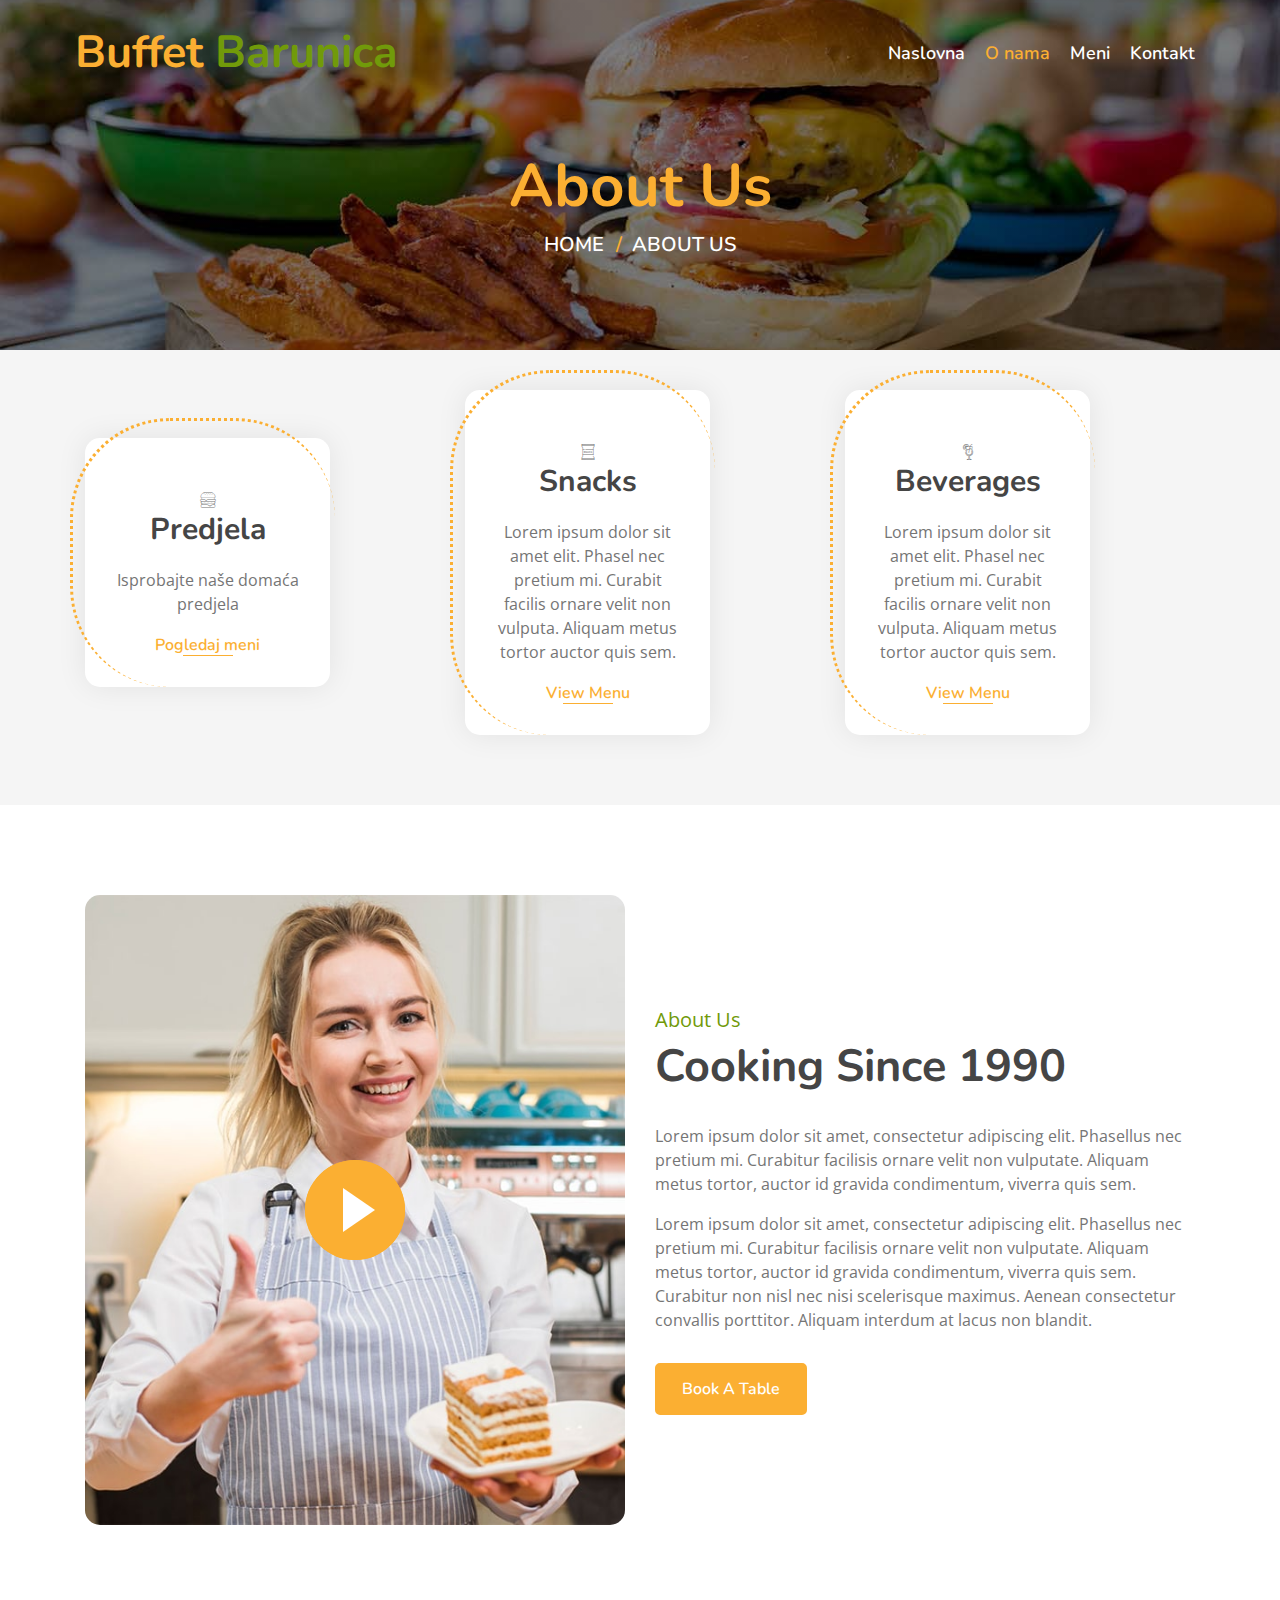
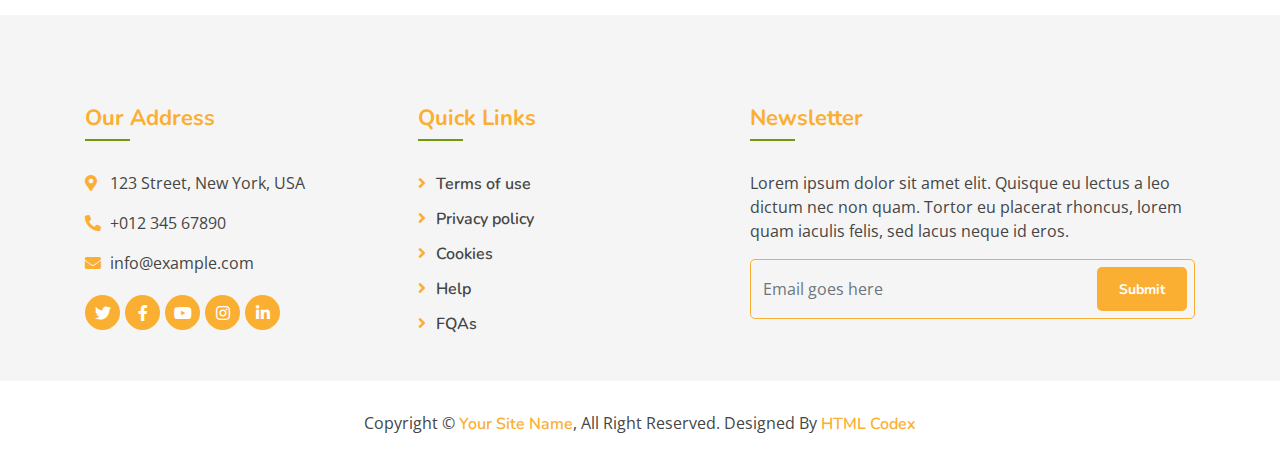
==== commit 706a8600: "Homepage update" ====
--- a/about.html
+++ b/about.html
@@ -2,7 +2,7 @@
 <html lang="en">
     <head>
         <meta charset="utf-8">
-        <title>Buffet Barunica template</title>
+        <title>Buffet Barunica - Zagreb | Hrvatska hrana u mojoj blizini | Rezervirajte sada</title>
         <meta content="width=device-width, initial-scale=1.0" name="viewport">
         <meta content="Free Website Template" name="keywords">
         <meta content="Free Website Template" name="description">
@@ -36,10 +36,10 @@
 
                 <div class="collapse navbar-collapse justify-content-between" id="navbarCollapse">
                     <div class="navbar-nav ml-auto">
-                        <a href="index.html" class="nav-item nav-link">O nama</a>
-                        <a href="about.html" class="nav-item nav-link active">Jelovnik</a>
-                        <a href="feature.html" class="nav-item nav-link">Kontakt</a>
-                        <a href="team.html" class="nav-item nav-link">Eventi</a>
+                        <a href="index.html" class="nav-item nav-link">Naslovna</a>
+                        <a href="about.html" class="nav-item nav-link active">O nama</a>
+                        <a href="menu.html" class="nav-item nav-link">Meni</a>
+                        <a href="contact.html" class="nav-item nav-link">Kontakt</a>
                     </div>
                 </div>
             </div>
--- a/css/style.css
+++ b/css/style.css
@@ -550,14 +550,18 @@
 .food {
     position: relative;
     width: 100%;
-    padding: 90px 0 60px 0;
+    padding: 40px 0;
     margin: 45px 0;
     background: rgba(0, 0, 0, .04);
 }
 
+.food h2 {
+    margin-bottom: 20px;
+}
+
 .food .food-item {
     position: relative;
-    width: 100%;
+    width: 70%;
     margin-bottom: 30px;
     padding: 50px 30px 30px;
     text-align: center;
@@ -571,14 +575,13 @@
     box-shadow: none;
 }
 
-.food .food-item i {
+.food .food-item img {
     position: relative;
     display: inline-block;
     color: #fbaf32;
-    font-size: 60px;
-    line-height: 60px;
     margin-bottom: 20px;
     transition: .3s;
+    width: 60px;
 }
 
 .food .food-item:hover i {
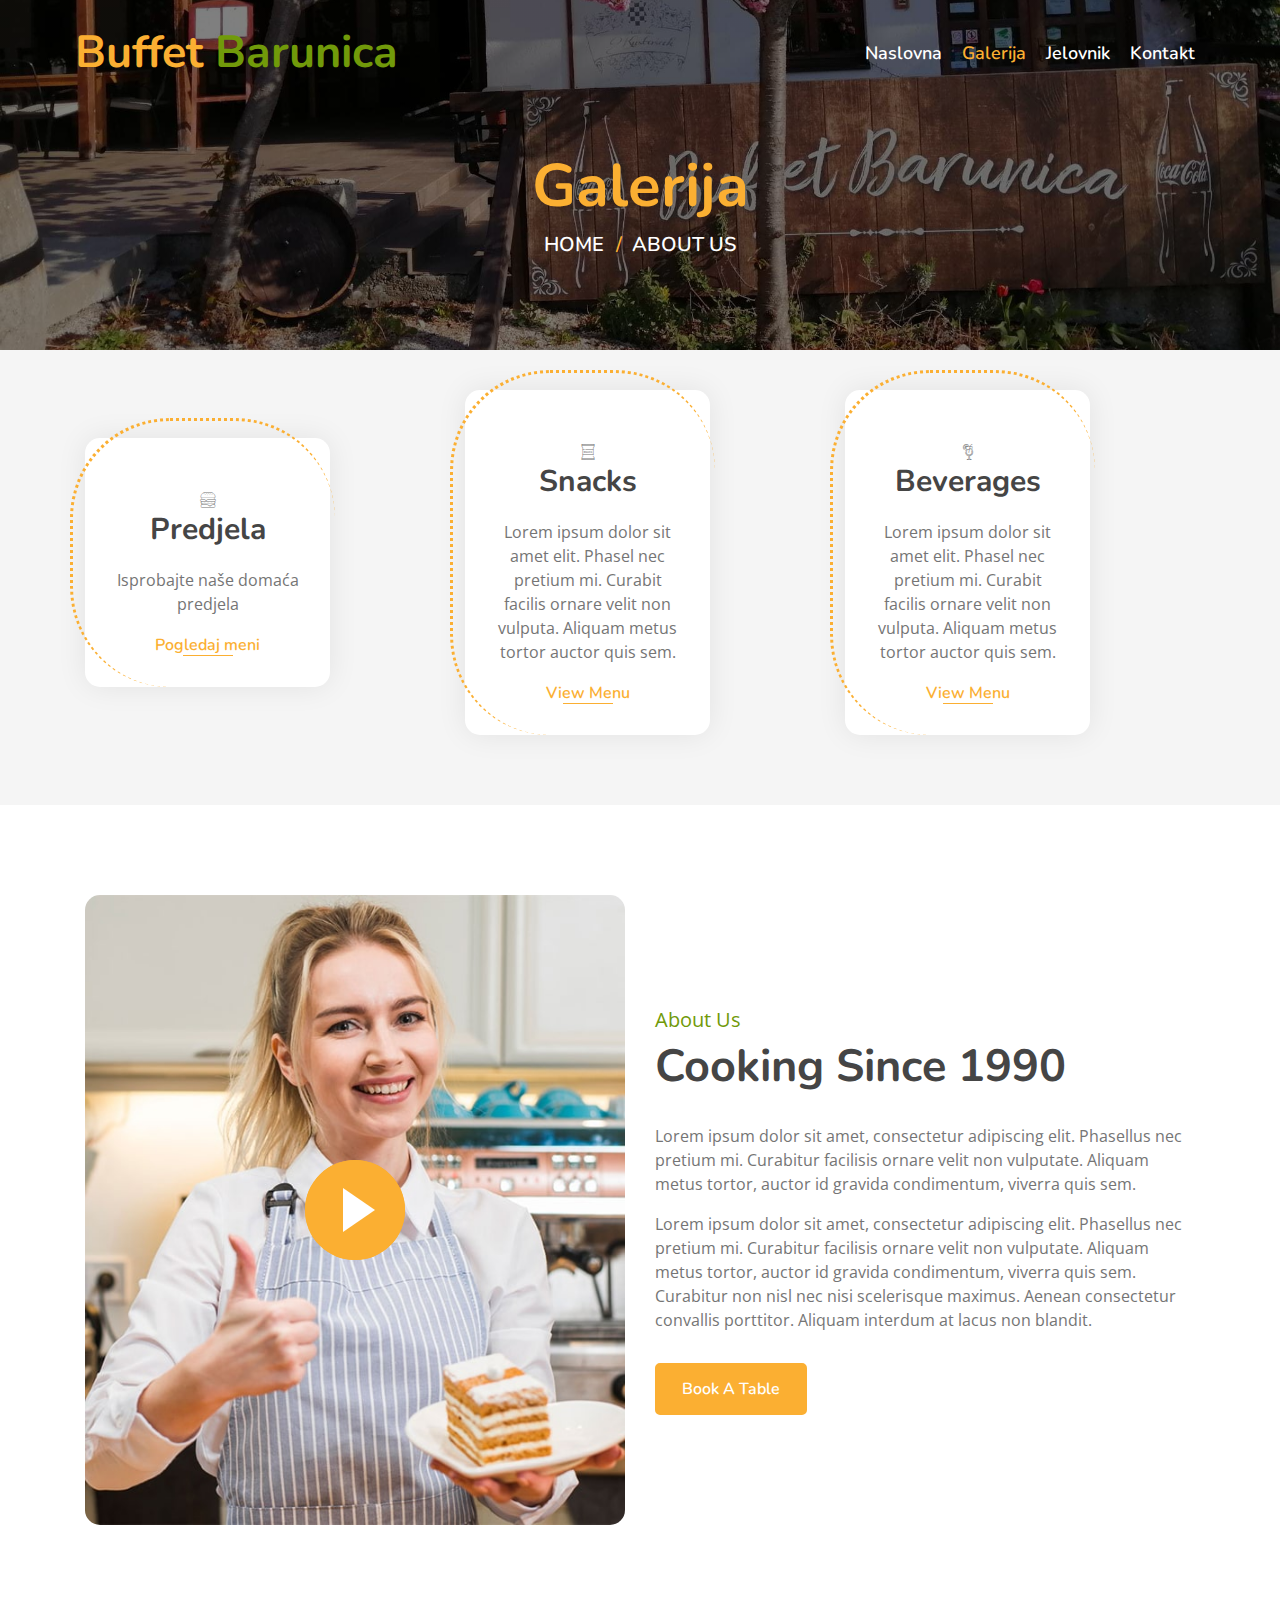
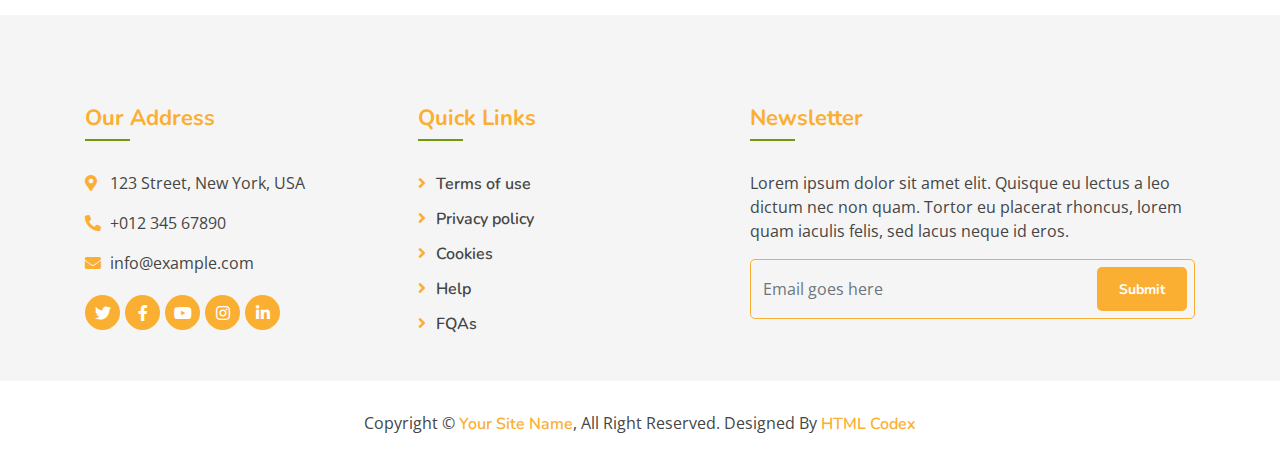
==== commit 30a4fa94: "josMaloIzmjena" ====
--- a/about.html
+++ b/about.html
@@ -37,8 +37,8 @@
                 <div class="collapse navbar-collapse justify-content-between" id="navbarCollapse">
                     <div class="navbar-nav ml-auto">
                         <a href="index.html" class="nav-item nav-link">Naslovna</a>
-                        <a href="about.html" class="nav-item nav-link active">O nama</a>
-                        <a href="menu.html" class="nav-item nav-link">Meni</a>
+                        <a href="about.html" class="nav-item nav-link active">Galerija</a>
+                        <a href="menu.html" class="nav-item nav-link">Jelovnik</a>
                         <a href="contact.html" class="nav-item nav-link">Kontakt</a>
                     </div>
                 </div>
@@ -52,7 +52,7 @@
             <div class="container">
                 <div class="row">
                     <div class="col-12">
-                        <h2>About Us</h2>
+                        <h2>Galerija</h2>
                     </div>
                     <div class="col-12">
                         <a href="">Home</a>
--- a/css/style.css
+++ b/css/style.css
@@ -370,7 +370,7 @@
     margin-bottom: 45px;
     padding: 150px 0 90px 0;
     text-align: center;
-    background: linear-gradient(rgba(0, 0, 0, .5), rgba(0, 0, 0, .5)), url(../img/page-header.jpg);
+    background: linear-gradient(rgba(0, 0, 0, 0.5), rgba(0, 0, 0, .5)), url(../images/barunicaa.jpg);
     background-position: center;
     background-repeat: no-repeat;
     background-size: cover;
@@ -897,12 +897,12 @@
 }
 
 .menu .menu-tab .tab-content {
-    padding: 30px 0 0 0;
+    padding: 10px 0 0 0;
     background: transparent;
 }
 
 .menu .menu-tab .tab-content .container {
-    padding: 0;
+    padding: 40px;
 }
 
 .menu .menu-item {
